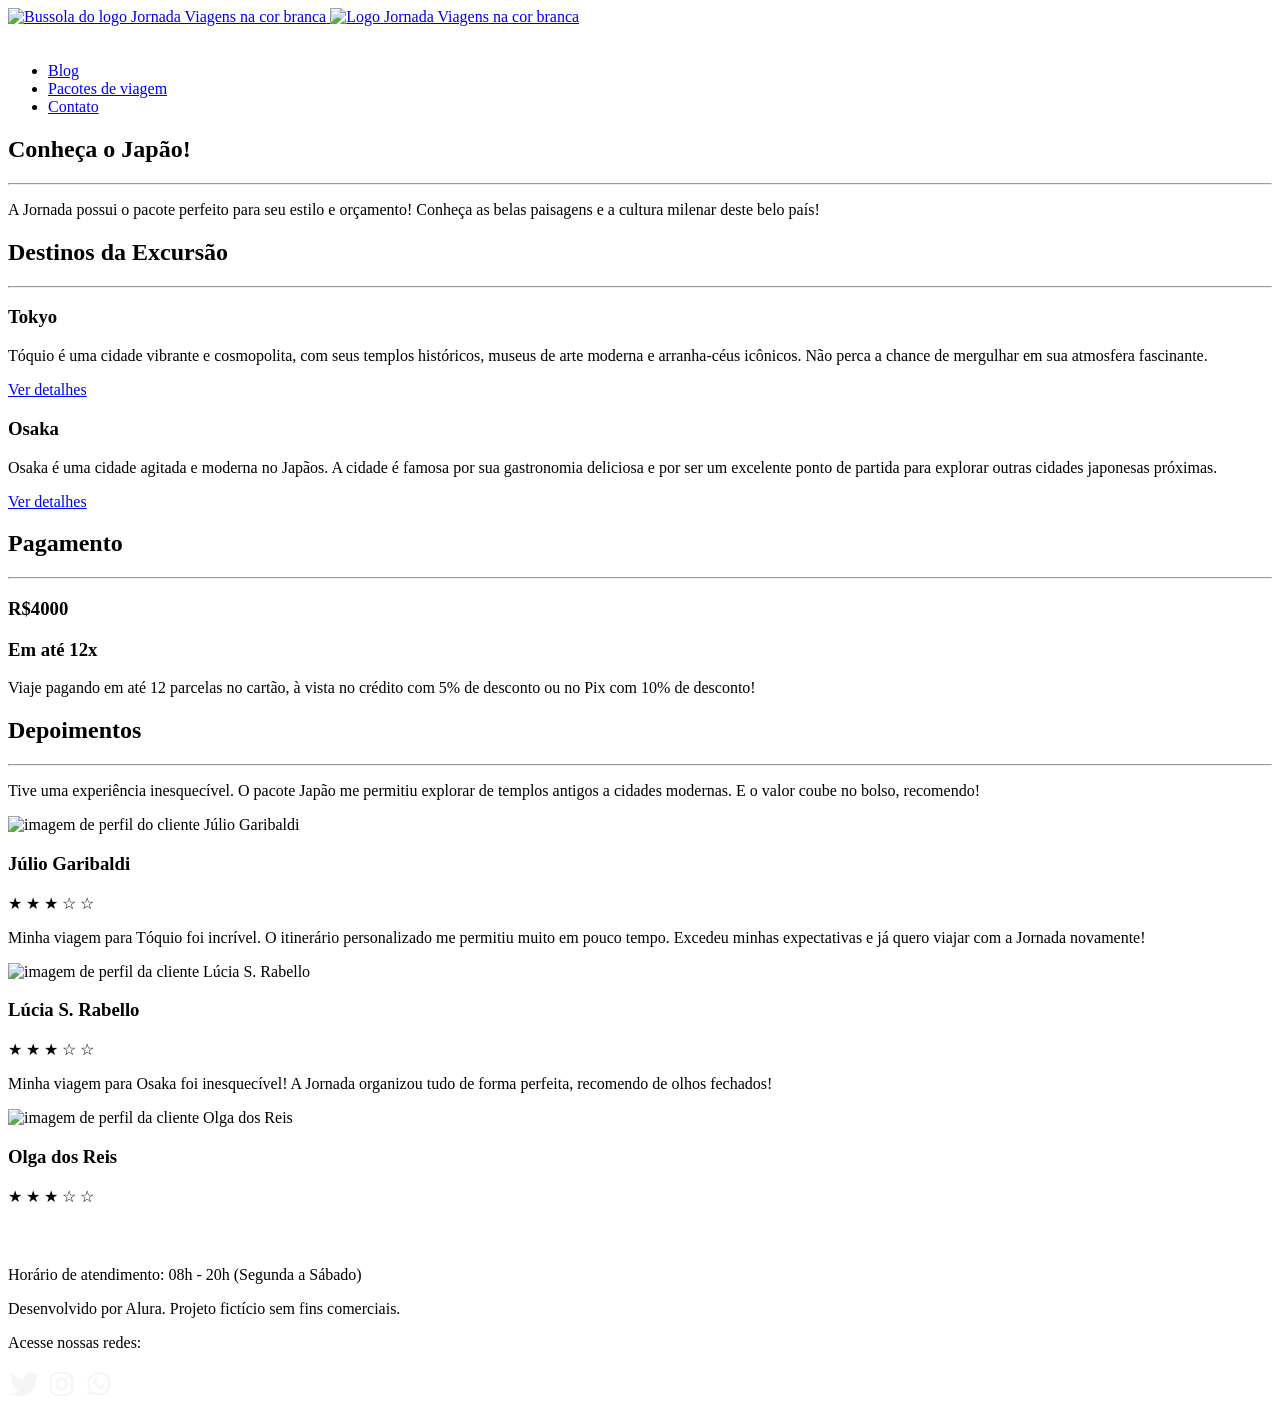
==== pacotes-de-viagens.html @ 58a003a7 "Adiciona pagina de pacotes de viagens" ====
<!DOCTYPE html>
<html lang="pt-BR">
  <head>
    <meta charset="UTF-8" />
    <meta name="viewport" content="width=device-width, initial-scale=1.0" />
    <meta name="description" content="Jornada Viagens,uma agência apaixonada por criar viagens inesquecíveis"/>

    <meta name="og:title" content="Jornada Viagens"/>
    <meta name="og:description" content="Jornada Viagens,uma agência apaixonada por criar viagens inesquecíveis"/>
    <meta name="og:image" content="https://danicastilho.github.io/jornada-viagens/img/logo-footer.png"/>
    <meta name="og:type" content="website" />
    <meta name="og:url" content="https://danicastilho.github.io/jornada-viagens"/>

    <link rel="icon" href="favico.svg" type="xml/svg" />
    <link rel="stylesheet" href="./css/style.css" />

    <title>Jornada Viagens</title>
  </head>
  <body>
    <header class="main-header">
      <a class="logo" href="index.html" title="voltar para a página inicial">
        <img class="img-mobile" src="img/bussola-jornada-branco.png" alt="Bussola do logo Jornada Viagens na cor branca"/>
        <img class="img-desktop" src="img/bussola-texto-jornada-branco.png" alt="Logo Jornada Viagens na cor branca"/>
      </a>
      <div class="navigation-menu">
        <label for="menu">
          <img src="img/menu.png" alt="menu" />
        </label>
        <input type="checkbox" id="menu" hidden />
        <nav>
          <ul class="list-links">
            <li>
              <a href="blog.html" target="_blank" title="Acessar Blog">Blog</a>
            </li>
            <li>
              <a class="active" href="pacotes-de-viagens.html" target="_blank" title="Acessar Pacotes de viagem">Pacotes de viagem</a>
            </li>
            <li>
              <a href="contato.html" target="_blank" title="Acessar Contato">Contato</a>
            </li>
          </ul>
        </nav>
      </div>
    </header>
    <section class="travel-packages hero">
      <div class="hero-img">
        <div class="hero-content">
          <h1>Conheça o Japão!</h1>
          <hr>
          <p>A Jornada possui o pacote perfeito para seu estilo e orçamento! Conheça as belas paisagens e a cultura milenar deste belo país!</p>
        </div>
      </div>
    </section>

    <section class="travel-packages destinations">
      <div class="section-title">
        <h2>Destinos da Excursão</h2>
        <hr>
      </div>
      <div class="destination-items">
        <article class="item tokyo">
          <header>
            <div class="img-item"></div>
            <h3 class="content-title">Tokyo</h3>
          </header>
          <p class="content-text">Tóquio é uma cidade vibrante e cosmopolita, com seus templos históricos, museus de arte moderna e arranha-céus icônicos. Não perca a chance de mergulhar em sua atmosfera fascinante.</p>
          <footer>
            <a href="#" class="button" target="_blank" title="Veja mais detalhes do destino Tokyo">Ver detalhes</a>
          </footer>
        </article>
        <article class="item osaka">
          <header>
            <div class="img-item"></div>
            <h3 class="content-title">Osaka</h3>
          </header>
          <p class="content-text">Osaka é uma cidade agitada e moderna no Japãos. A cidade é famosa por sua gastronomia deliciosa e por ser um excelente ponto de partida para explorar outras cidades japonesas próximas.</p>
          <footer>
            <a href="#" class="button" target="_blank" title="Veja mais detalhes do destino Osaka">Ver detalhes</a>
          </footer>
        </article>
      </div>
    </section>
    <section class="travel-packages payments">
      <div class="section-title">
        <h2>Pagamento</h2>
        <hr>
      </div>
      <div class="content-container">
        <div class="text-content">
          <h3 class="content-title">R$4000</h3>
          <h3 class="content-title">Em até 12x</h3>

          <p class="content-text">Viaje pagando em até 12 parcelas no cartão, à vista no crédito com 5% de desconto ou no Pix com 10% de desconto!</p>
        </div>
        <div class="image-gallery">
          <div class="image first"></div>
          <div class="image second"></div>
          <div class="image thirdy colspan-2"></div>
        </div>
      </div>
    </section>
    <section class="testimonials">
      <div class="section-title">
        <h2>Depoimentos</h2>
        <hr />
      </div>
      <div class="testimonial-container">
        <article>
          <header>
            <p>Tive uma experiência inesquecível. O pacote Japão me permitiu explorar de templos antigos a cidades modernas. E o valor coube no bolso, recomendo!</p>
          </header>
          <footer>
            <img src="img/travel-packages/avatar-julio.png" alt="imagem de perfil do cliente Júlio Garibaldi"/>
            <div class="profile-content">
              <h3>Júlio Garibaldi</h3>
              <div class="rating">
                <span class="star">★</span>
                <span class="star">★</span>
                <span class="star">★</span>
                <span class="star">☆</span>
                <span class="star">☆</span>
              </div>
            </div>
          </footer>
        </article>
        <article>
          <header>
            <p>Minha viagem para Tóquio foi incrível. O itinerário personalizado me permitiu muito em pouco tempo. Excedeu minhas expectativas e já quero viajar com a Jornada novamente!</p>
          </header>
          <footer>
            <img src="img/travel-packages/avatar-lucia.png" alt="imagem de perfil da cliente Lúcia S. Rabello"/>
            <div class="profile-content">
              <h3>Lúcia S. Rabello</h3>
              <div class="rating">
                <span class="star">★</span>
                <span class="star">★</span>
                <span class="star">★</span>
                <span class="star">☆</span>
                <span class="star">☆</span>
              </div>
            </div>
          </footer>
        </article>
        <article>
          <header>
            <p>Minha viagem para Osaka foi inesquecível! A Jornada organizou tudo de forma perfeita, recomendo de olhos fechados!</p>
          </header>
          <footer>
            <img
              src="img/travel-packages/avatar-olga.png"
              alt="imagem de perfil da cliente Olga dos Reis"
            />
            <div class="profile-content">
              <h3>Olga dos Reis</h3>
              <div class="rating">
                <span class="star">★</span>
                <span class="star">★</span>
                <span class="star">★</span>
                <span class="star">☆</span>
                <span class="star">☆</span>
              </div>
            </div>
          </footer>
        </article>
      </div>
    </section>
    <section class="travel-packages bottom-hero">
      <div class="hero-img"></div>
    </section>
    <footer class="main-footer">
      <div class="footer-content">
        <img src="img/logo-footer.png" alt="logo completo Jornada Viagens" />
        <p>Horário de atendimento: 08h - 20h (Segunda a Sábado)</p>
        <p>Desenvolvido por Alura. Projeto fictício sem fins comerciais.</p>
      </div>
      <div class="footer-social">
        <p>Acesse nossas redes:</p>

        <a href="#" target="_blank" title="Acesse o Twitter do Jornada Viagens"><img src="img/icone-twitter.svg" alt="icone do Twitter na cor branca"/></a>

        <a href="#" target="_blank" title="Acesse o Instagram do Jornada Viagens"><img src="img/icone-instagram.svg" alt="icone do Instagram na cor branca"/></a>

        <a href="#" target="_blank" title="Entre em contato através do whatsapp"><img src="img/icone-whatsapp.svg" alt="icone do whatsapp na cor branca"/></a>
      </div>
    </footer>
  </body>
</html>
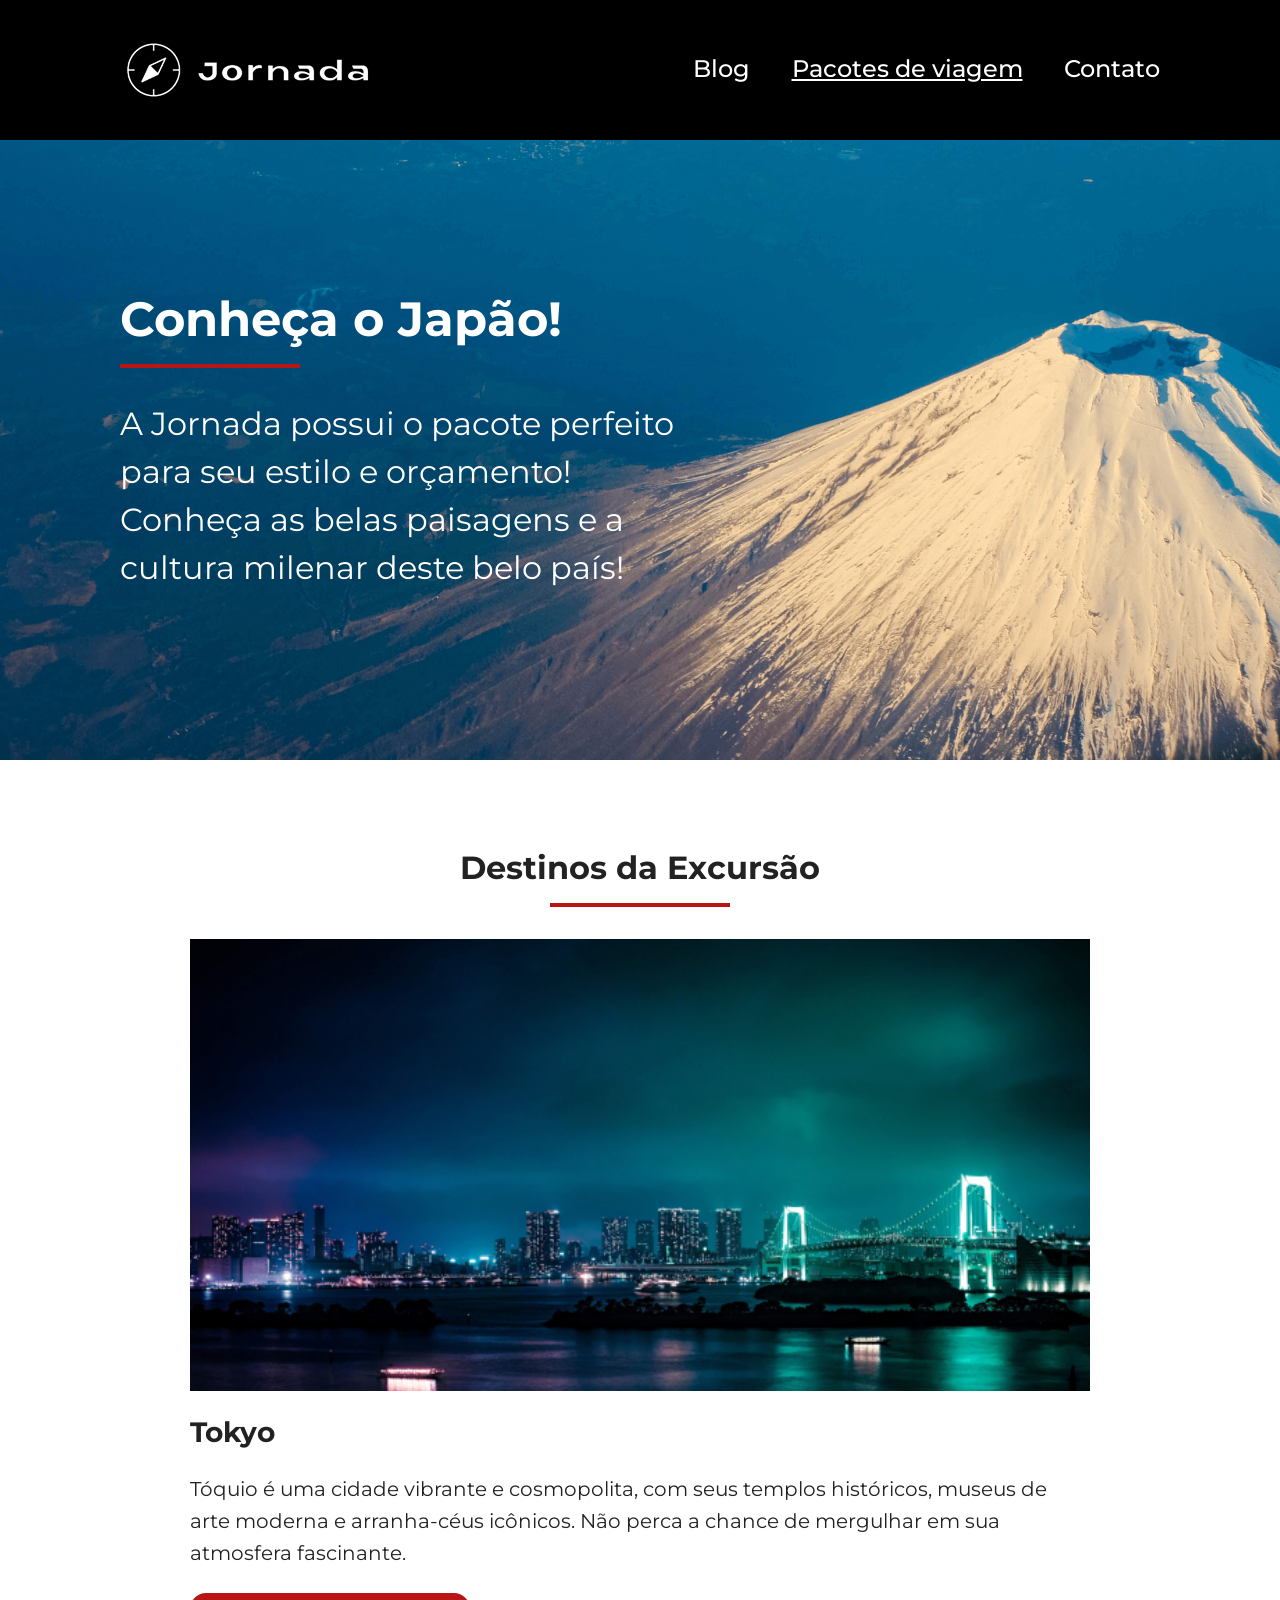
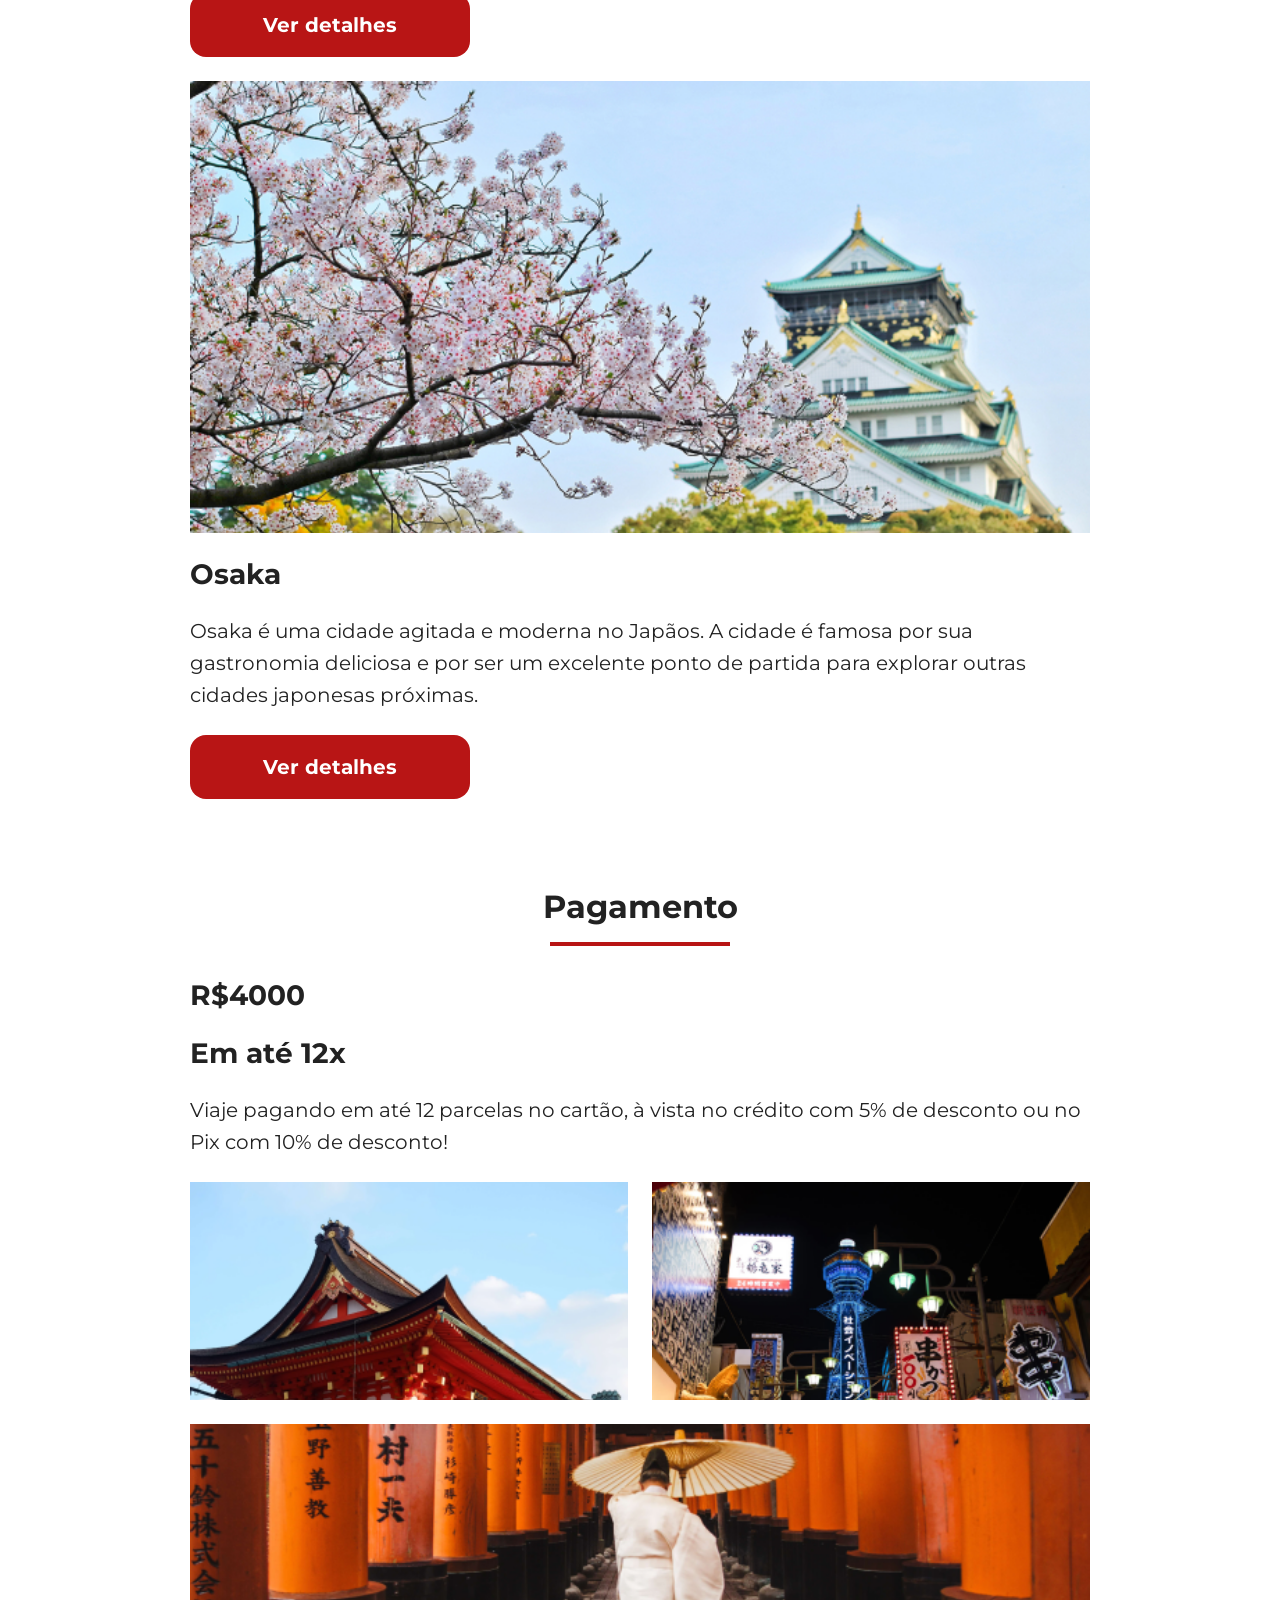
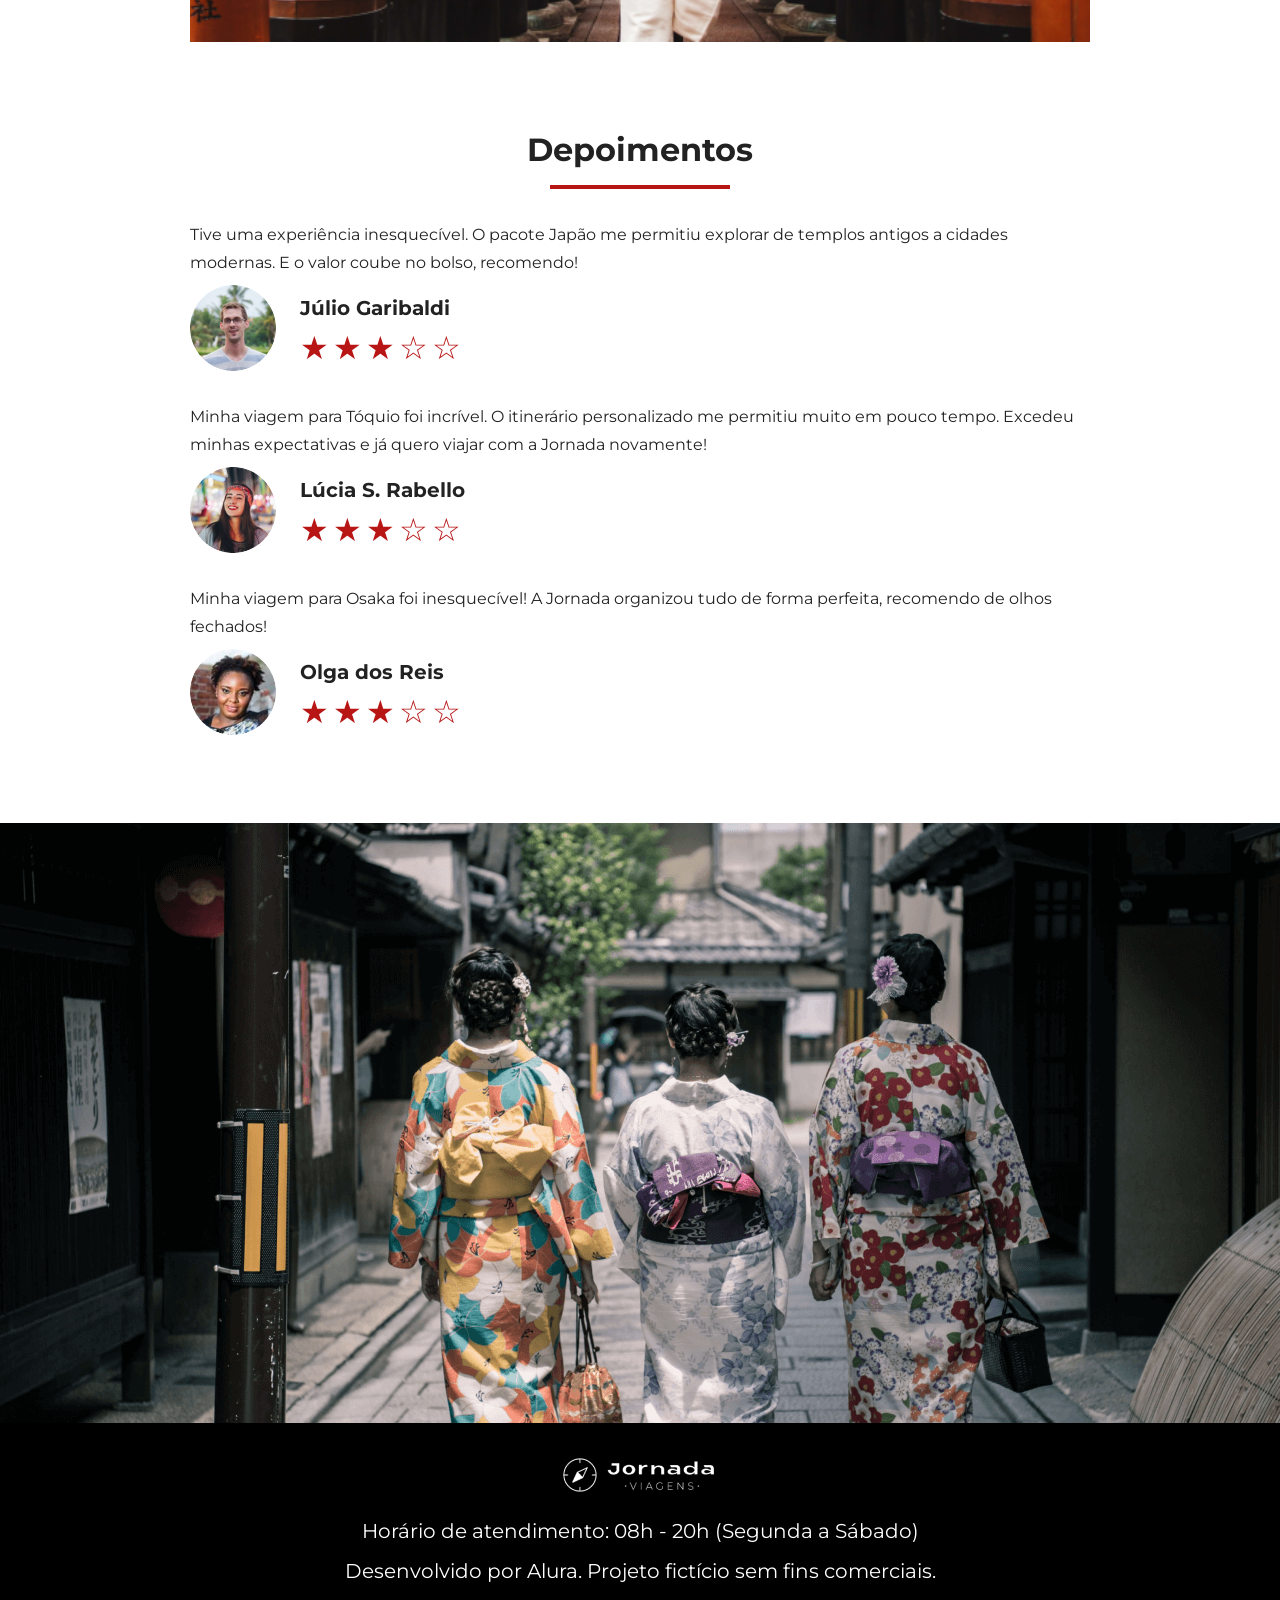
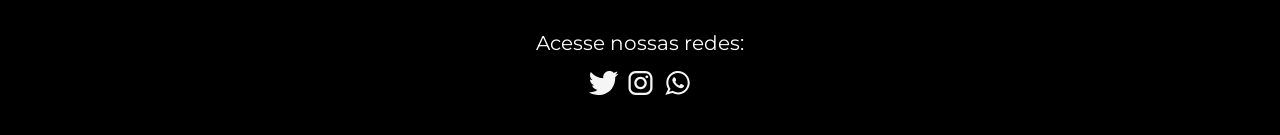
==== commit cf2aee98: "Adicionando imagens do pacote de viagens" ====
--- a/pacotes-de-viagens.html
+++ b/pacotes-de-viagens.html
@@ -7,26 +7,26 @@
 
     <meta name="og:title" content="Jornada Viagens"/>
     <meta name="og:description" content="Jornada Viagens,uma agência apaixonada por criar viagens inesquecíveis"/>
-    <meta name="og:image" content="https://danicastilho.github.io/jornada-viagens/img/logo-footer.png"/>
+    <meta name="og:image" content="https://pontesandry.github.io/jornada-viagens/img/logo-footer.png"/>
     <meta name="og:type" content="website" />
-    <meta name="og:url" content="https://danicastilho.github.io/jornada-viagens"/>
+    <meta name="og:url" content="https://pontesandry.github.io/jornada-viagens"/>
 
-    <link rel="icon" href="favico.svg" type="xml/svg" />
-    <link rel="stylesheet" href="./css/style.css" />
+    <link rel="icon" href="favico.svg" type="xml/svg"/>
+    <link rel="stylesheet" href="./CSS/style.css"/>
 
     <title>Jornada Viagens</title>
   </head>
   <body>
     <header class="main-header">
       <a class="logo" href="index.html" title="voltar para a página inicial">
-        <img class="img-mobile" src="img/bussola-jornada-branco.png" alt="Bussola do logo Jornada Viagens na cor branca"/>
-        <img class="img-desktop" src="img/bussola-texto-jornada-branco.png" alt="Logo Jornada Viagens na cor branca"/>
+        <img class="img-mobile" src="img/bussola-jornada-branca.png" alt="Bussola do logo Jornada Viagens na cor branca"/>
+        <img class="img-desktop" src="img/bussola-texto-jornada-branca.png" alt="Logo Jornada Viagens na cor branca"/>
       </a>
       <div class="navigation-menu">
         <label for="menu">
-          <img src="img/menu.png" alt="menu" />
+          <img src="img/menu.png" alt="menu"/>
         </label>
-        <input type="checkbox" id="menu" hidden />
+        <input type="checkbox" id="menu" hidden/>
         <nav>
           <ul class="list-links">
             <li>
--- a/CSS/style.css
+++ b/CSS/style.css
@@ -0,0 +1,9 @@
+@import url(global.css);
+@import url(header.css);
+@import url(hero.css);
+@import url(offers.css);
+@import url(categories.css);
+@import url(destinations.css);
+@import url(payments.css);
+@import url(testimonials.css);
+@import url(footer.css);
